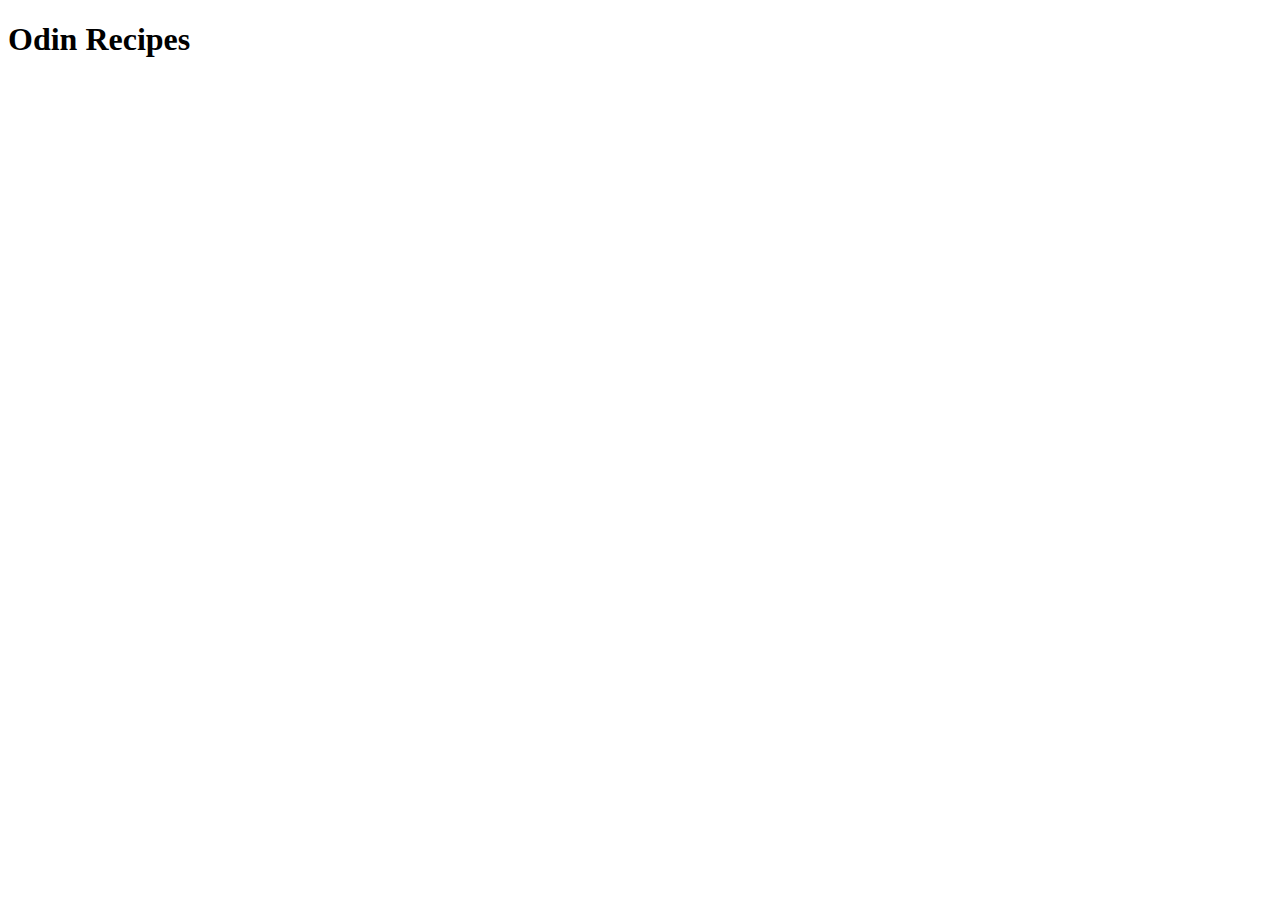
==== index.html @ 5446b4c5 "Add index.html" ====
<!DOCTYPE html>
<html lang="en">

<head>
    <meta charset="UTF-8">
    <meta http-equiv="X-UA-Compatible" content="IE=edge">
    <meta name="viewport" content="width=device-width, initial-scale=1.0">
    <title>Odin Recipes</title>
</head>

<body>
    <h1>Odin Recipes</h1>
</body>

</html>
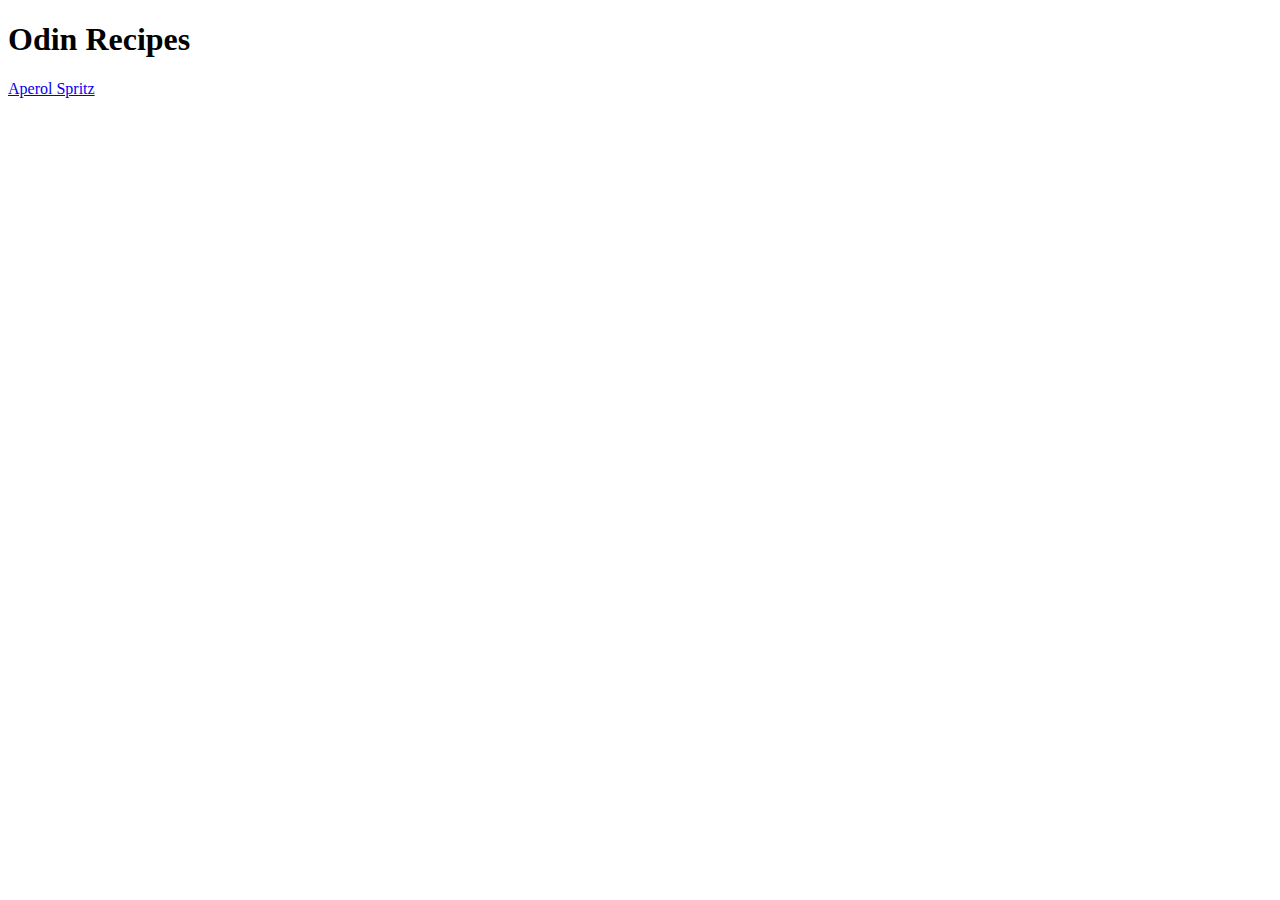
==== commit 5685e797: "Add images" ====
--- a/index.html
+++ b/index.html
@@ -10,6 +10,7 @@
 
 <body>
     <h1>Odin Recipes</h1>
+    <a href="./recipes/aperol.html">Aperol Spritz</a>
 </body>
 
 </html>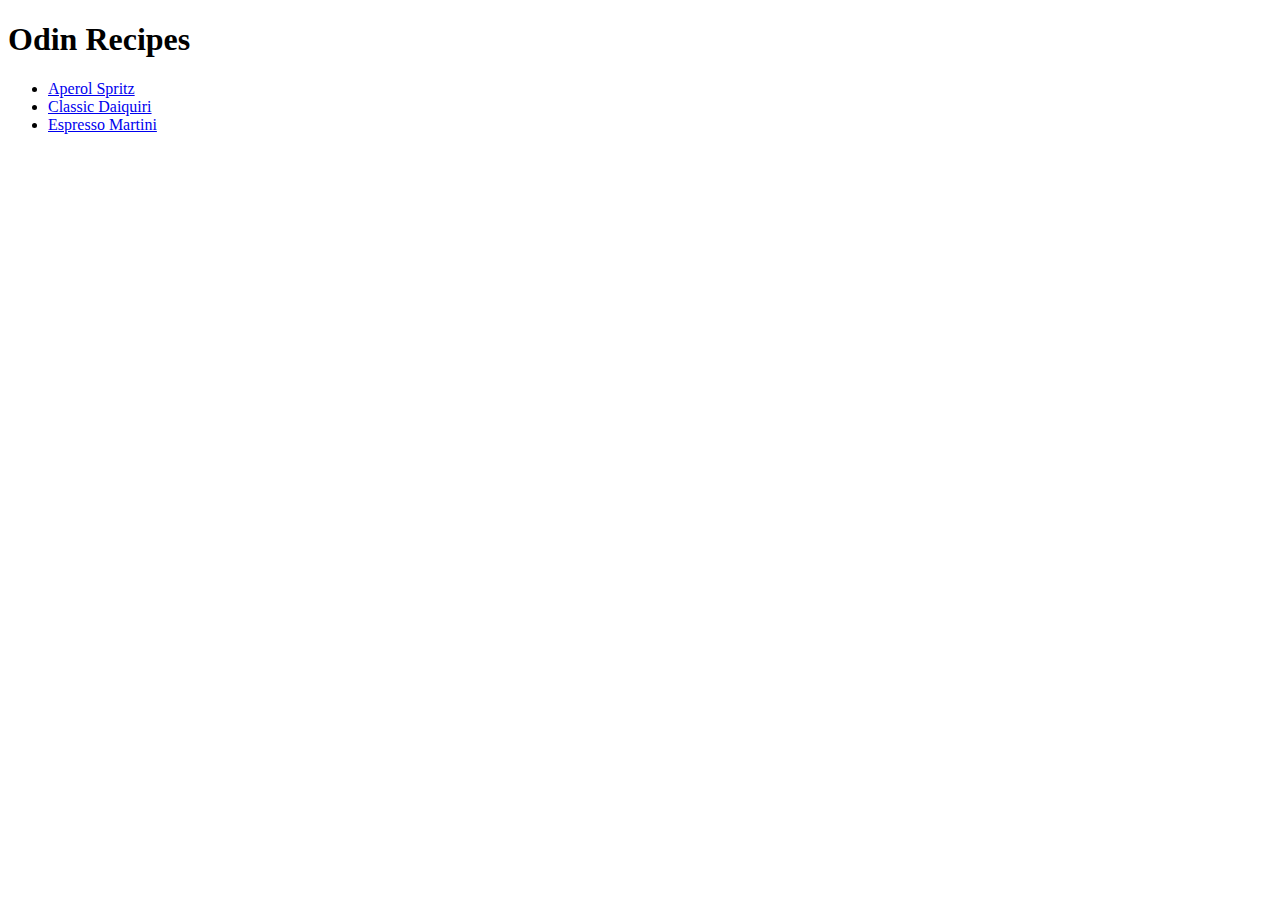
==== commit e501d056: "Add page links" ====
--- a/index.html
+++ b/index.html
@@ -10,7 +10,14 @@
 
 <body>
     <h1>Odin Recipes</h1>
-    <a href="./recipes/aperol.html">Aperol Spritz</a>
+    <ul>
+        <li> <a href="./recipes/aperol.html">Aperol Spritz</a>
+        </li>
+        <li> <a href="./recipes/daiquiri.html">Classic Daiquiri</a>
+        </li>
+        <li> <a href="./recipes/espmartini.html">Espresso Martini</a>
+        </li>
+    </ul>
 </body>
 
 </html>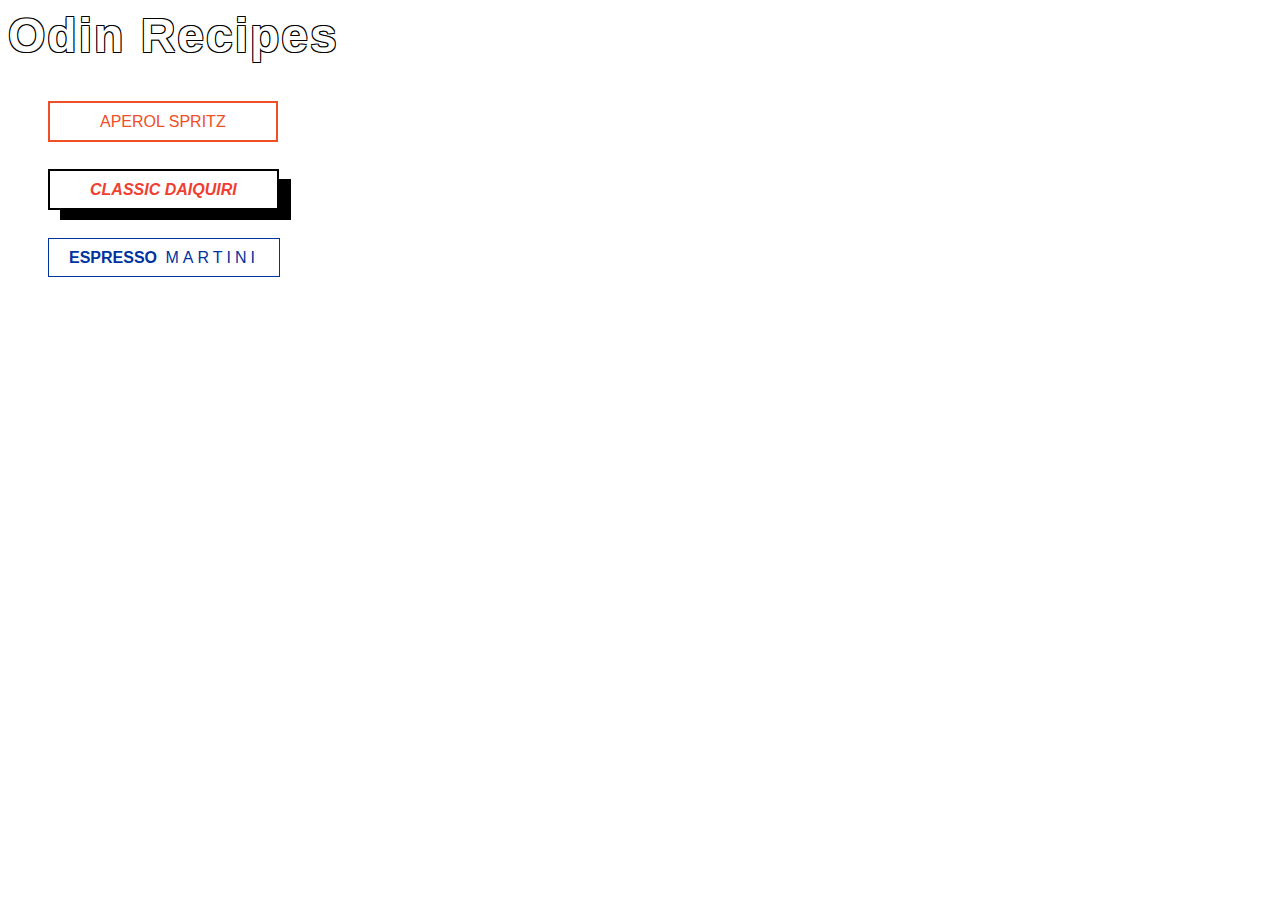
==== commit ca7c62be: "Link css styling pages and edit html" ====
--- a/index.html
+++ b/index.html
@@ -5,17 +5,18 @@
     <meta charset="UTF-8">
     <meta http-equiv="X-UA-Compatible" content="IE=edge">
     <meta name="viewport" content="width=device-width, initial-scale=1.0">
+    <link rel="stylesheet" href="style.css">
     <title>Odin Recipes</title>
 </head>
 
 <body>
     <h1>Odin Recipes</h1>
     <ul>
-        <li> <a href="./recipes/aperol.html">Aperol Spritz</a>
+        <li> <a href="./recipes/aperol.html" class="aperol">Aperol Spritz</a>
         </li>
-        <li> <a href="./recipes/daiquiri.html">Classic Daiquiri</a>
+        <li> <a href="./recipes/daiquiri.html" class="daiquiri">Classic Daiquiri</a>
         </li>
-        <li> <a href="./recipes/espmartini.html">Espresso Martini</a>
+        <li> <a href="./recipes/espmartini.html" class="martini">Espresso<span class="espresso"> Martini</span></a>
         </li>
     </ul>
 </body>
--- a/style.css
+++ b/style.css
@@ -0,0 +1,71 @@
+body {
+  font-family: "futura-pt", Helvetica, Arial, sans-serif;
+}
+
+h1 {
+  font-size: 48px;
+  font-weight: 900;
+  letter-spacing: 2px;
+  text-shadow: -1px -1px #000, 1px -1px #000, -1px 1px #000, 1px 1px #000;
+  color: #fff;
+  margin: 0 auto;
+}
+
+li {
+  font-size: 16px;
+  margin: 50px 0;
+  list-style-type: none;
+}
+
+.aperol {
+  background-color: #fff;
+  color: #f04e27;
+  border: 2px solid #f04e27;
+  padding: 10px 50px;
+  font-weight: 500;
+  text-transform: uppercase;
+  text-decoration: none;
+}
+
+.aperol:hover {
+  background-color: #f04e27;
+  color: #fff;
+}
+
+.daiquiri {
+  background-color: #fff;
+  color: #f03e31;
+  font-style: italic;
+  font-weight: bold;
+  border: 2px solid #000;
+  box-shadow: 12px 10px #000;
+  padding: 10px 40px;
+  text-transform: uppercase;
+  text-decoration: none;
+}
+
+.daiquiri:hover {
+  background-color: #f03e31;
+  color: #fff;
+  border: 2px solid #000;
+}
+
+.martini {
+  background-color: #fff;
+  color: #0033a0;
+  border: 0.5px solid #0033a0;
+  padding: 10px 20px;
+  font-weight: bold;
+  text-transform: uppercase;
+  text-decoration: none;
+}
+
+.martini:hover {
+  background-color: #0033a0;
+  color: #fff;
+}
+
+.espresso {
+  font-weight: 100;
+  letter-spacing: 4px;
+}
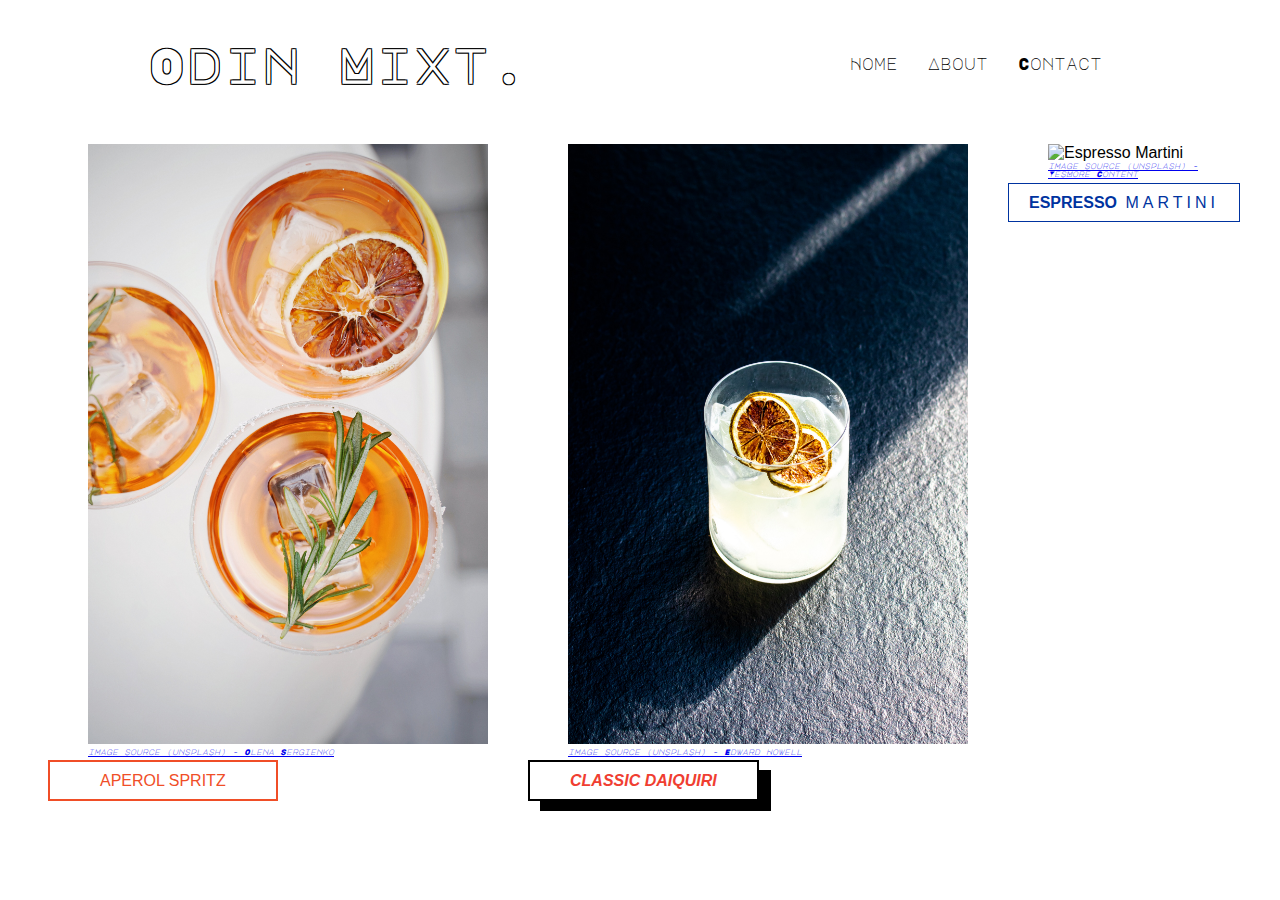
==== commit 506839b5: "refactor html and css" ====
--- a/index.html
+++ b/index.html
@@ -5,20 +5,65 @@
     <meta charset="UTF-8">
     <meta http-equiv="X-UA-Compatible" content="IE=edge">
     <meta name="viewport" content="width=device-width, initial-scale=1.0">
-    <link rel="stylesheet" href="style.css">
-    <title>Odin Recipes</title>
+    <link rel="stylesheet" href="styles/style.css">
+    <title>Odin Mixt.</title>
 </head>
 
 <body>
-    <h1>Odin Recipes</h1>
-    <ul>
-        <li> <a href="./recipes/aperol.html" class="aperol">Aperol Spritz</a>
+    <header>
+        <h1>Odin Mixt.</h1>
+        <nav>
+            <ul class="nav">
+                <li>Home</li>
+                <li>About</li>
+                <li>Contact</li>
+                <li><i class="fa-solid fa-magnifying-glass"></i></li>
+            </ul>
+        </nav>
+    </header>
+  
+    <main>
+    <ul class="main">
+        <li>
+            <figure>
+                <img src="./images/aperol.jpg" alt="Aperol Spritz">
+                <a href="https://unsplash.com/photos/JjGLEN7T8xI?utm_source=unsplash&utm_medium=referral&utm_content=creditShareLink" target="_blank">
+                    <figcaption>image source (unsplash) - Olena Sergienko</figcaption>
+                </a>
+                <!--Free Aperol Spritz image from - https://unsplash.com/photos/JjGLEN7T8xI?utm_source=unsplash&utm_medium=referral&utm_content=creditShareLink (Olena Sergienko)-->
+            </figure>
+            <a href="./recipes/aperol.html" class="aperol">Aperol Spritz</a>
         </li>
-        <li> <a href="./recipes/daiquiri.html" class="daiquiri">Classic Daiquiri</a>
+        <li> 
+            <figure>
+                <img src="./images/daiquiri.jpg" alt="Classic Daiquiri">
+            <a href="https://unsplash.com/photos/5tf40DJYvBM?utm_source=unsplash&utm_medium=referral&utm_content=creditShareLink" target="_blank">
+                <figcaption>image source (unsplash) - Edward Howell</figcaption>
+            </a>
+                <!--Free Classic Daiquiri image from -  https://unsplash.com/photos/5tf40DJYvBM?utm_source=unsplash&utm_medium=referral&utm_content=creditShareLink (Edward Howell)-->
+            </figure>
+            <a href="./recipes/daiquiri.html" class="daiquiri">Classic Daiquiri</a>
         </li>
-        <li> <a href="./recipes/espmartini.html" class="martini">Espresso<span class="espresso"> Martini</span></a>
+        <li> 
+            <figure>
+                <img src="./images/espmartini.jpg" alt="Espresso Martini">
+                <a href="https://unsplash.com/photos/d6dYn8yyRhA?utm_source=unsplash&utm_medium=referral&utm_content=creditShareLink" target="_blank">
+                    <figcaption>image source (unsplash) - YesMore Content</figcaption>
+                </a>
+    <!--Free Espresso Martini image from - https://unsplash.com/photos/d6dYn8yyRhA?utm_source=unsplash&utm_medium=referral&utm_content=creditShareLink (YesMore Content)-->
+            </figure>
+            <a href="./recipes/espmartini.html" class="martini">Espresso<span class="espresso"> Martini</span></a>
         </li>
     </ul>
+</main>
+<footer>
+    <div class="footer-icons">
+       <a href="" class="icon-link"><i class="fa-brands fa-square-instagram"></i></a> 
+       <a href="" class="icon-link"><i class="fa-brands fa-tiktok"></i></a> 
+        <a href="" class="icon-link"><i class="fa-brands fa-square-pinterest"></i></a>
+    </div>
+</footer>
+<script src="https://kit.fontawesome.com/a97a6c4a09.js" crossorigin="anonymous"></script>
 </body>
 
-</html>+</html>
--- a/styles/style.css
+++ b/styles/style.css
@@ -0,0 +1,131 @@
+@import url('https://fonts.googleapis.com/css2?family=Major+Mono+Display&display=swap');
+
+body {
+  font-family: "futura-pt", Helvetica, Arial, sans-serif;
+}
+
+header {
+  display: flex;
+  flex-direction: row;
+  justify-content: space-between;
+  margin: 40px 0;
+}
+
+nav {
+  margin: 0 auto;
+}
+
+h1 {
+  font-family: 'Major Mono Display', monospace;
+  font-size: 48px;
+  font-weight: 900;
+  letter-spacing: 2px;
+  text-shadow: -1px -1px #000, 1px -1px #000, -1px 1px #000, 1px 1px #000;
+  color: #fff;
+  margin: 0 auto;
+}
+
+.nav {
+  display: flex;
+  flex-direction: row;
+  gap:30px;
+}
+
+.nav li {
+  font-family: 'Major Mono Display', monospace;
+  list-style-type: none;
+  font-weight: 200;
+}
+
+.main {
+  display: flex;
+  flex-direction: row;
+  justify-content: center;
+}
+
+.main li {
+  font-size: 16px;
+  list-style-type: none;
+  margin: 0 auto;
+}
+
+
+img {
+  height:600px;
+  width:400px;
+}
+
+figcaption {
+  font-family: 'Major Mono Display', monospace;
+  font-size: 0.5rem;
+  font-style: italic;
+}
+
+.aperol {
+  background-color: #fff;
+  color: #f04e27;
+  border: 2px solid #f04e27;
+  padding: 10px 50px;
+  font-weight: 500;
+  text-transform: uppercase;
+  text-decoration: none;
+}
+
+.aperol:hover {
+  background-color: #f04e27;
+  color: #fff;
+}
+
+.daiquiri {
+  background-color: #fff;
+  color: #f03e31;
+  font-style: italic;
+  font-weight: bold;
+  border: 2px solid #000;
+  box-shadow: 12px 10px #000;
+  padding: 10px 40px;
+  text-transform: uppercase;
+  text-decoration: none;
+}
+
+.daiquiri:hover {
+  background-color: #f03e31;
+  color: #fff;
+  border: 2px solid #000;
+}
+
+.martini {
+  background-color: #fff;
+  color: #0033a0;
+  border: 0.5px solid #0033a0;
+  padding: 10px 20px;
+  font-weight: bold;
+  text-transform: uppercase;
+  text-decoration: none;
+}
+
+.martini:hover {
+  background-color: #0033a0;
+  color: #fff;
+}
+
+.espresso {
+  font-weight: 100;
+  letter-spacing: 4px;
+}
+
+footer {
+  margin: 80px 0 30px;
+  display: flex;
+  justify-content: center;
+}
+
+.footer-icons {
+  font-size: 2.5rem;
+  display: flex;
+  gap: 30px;
+}
+
+.icon-link {
+  color: #000;
+}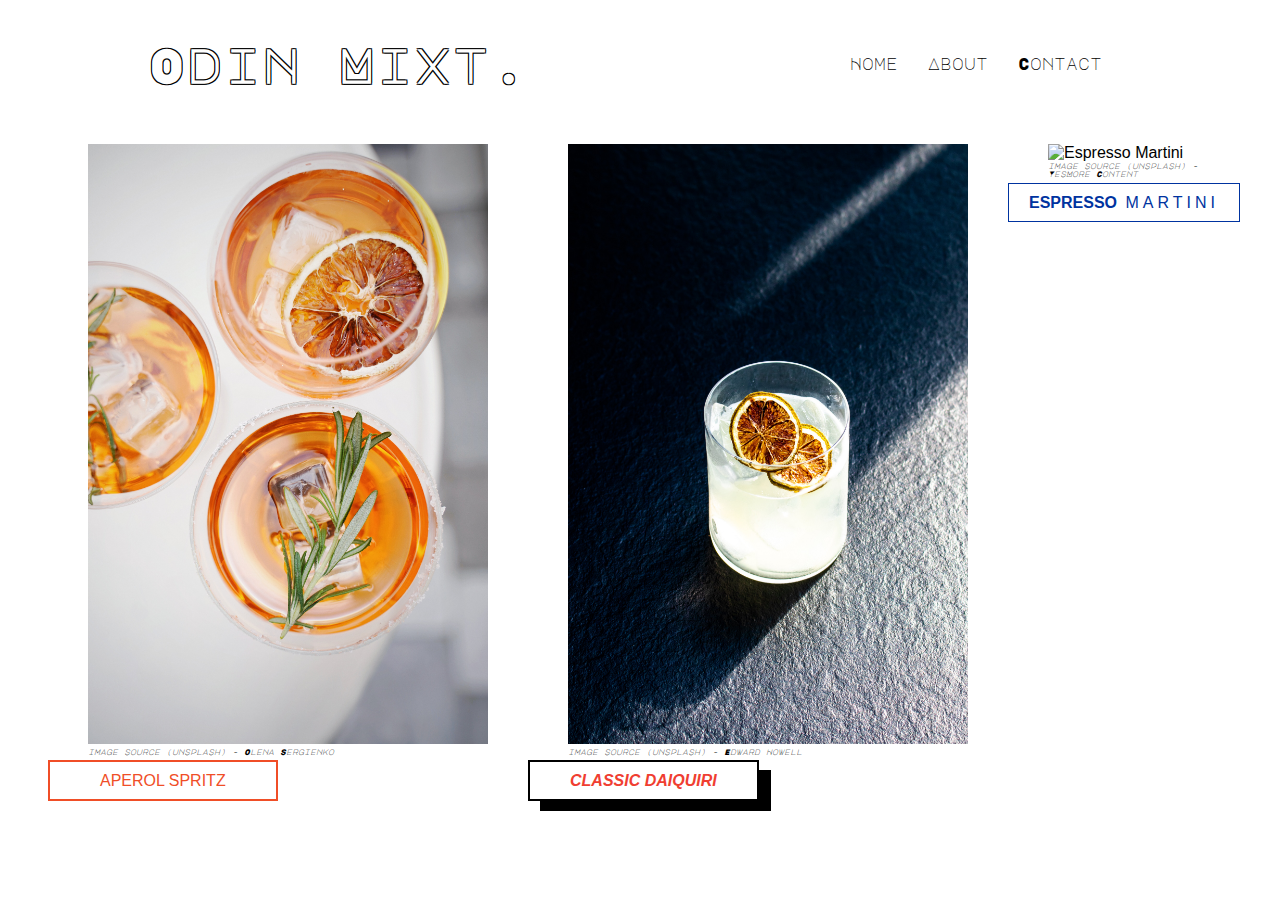
==== commit d59d74e0: "add header, footer and links" ====
--- a/index.html
+++ b/index.html
@@ -14,10 +14,10 @@
         <h1>Odin Mixt.</h1>
         <nav>
             <ul class="nav">
-                <li>Home</li>
-                <li>About</li>
-                <li>Contact</li>
-                <li><i class="fa-solid fa-magnifying-glass"></i></li>
+                <a href="#"><li>Home</li></a>
+                <a href="/odin-recipes/about.html"><li>About</li></a>
+                <a href="/odin-recipes/contact.html"><li>Contact</li></a>
+                <a href="/odin-recipes/search.html"><li><i class="fa-solid fa-magnifying-glass"></i></li></a>
             </ul>
         </nav>
     </header>
--- a/styles/style.css
+++ b/styles/style.css
@@ -23,6 +23,11 @@
   text-shadow: -1px -1px #000, 1px -1px #000, -1px 1px #000, 1px 1px #000;
   color: #fff;
   margin: 0 auto;
+}
+
+a {
+  color: #000;
+  text-decoration: none;
 }
 
 .nav {
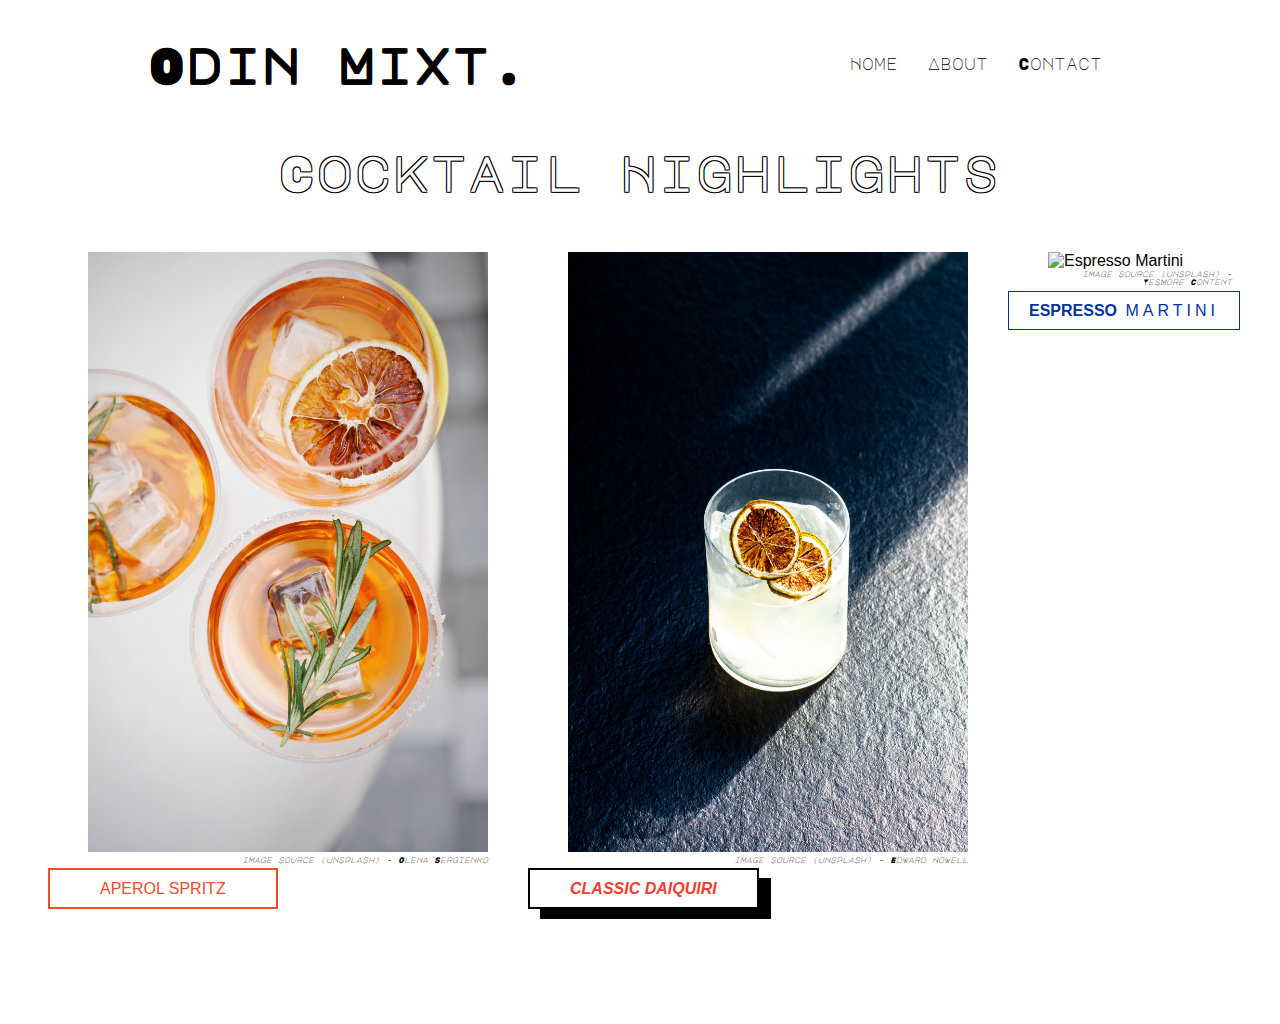
==== commit 00f9dba6: "refactor html" ====
--- a/index.html
+++ b/index.html
@@ -23,14 +23,17 @@
     </header>
   
     <main>
+        <header>
+            <h1 class="cocktail">Cocktail Highlights</h1>
+                </header>
     <ul class="main">
+        
         <li>
             <figure>
                 <img src="./images/aperol.jpg" alt="Aperol Spritz">
                 <a href="https://unsplash.com/photos/JjGLEN7T8xI?utm_source=unsplash&utm_medium=referral&utm_content=creditShareLink" target="_blank">
                     <figcaption>image source (unsplash) - Olena Sergienko</figcaption>
                 </a>
-                <!--Free Aperol Spritz image from - https://unsplash.com/photos/JjGLEN7T8xI?utm_source=unsplash&utm_medium=referral&utm_content=creditShareLink (Olena Sergienko)-->
             </figure>
             <a href="./recipes/aperol.html" class="aperol">Aperol Spritz</a>
         </li>
@@ -40,7 +43,6 @@
             <a href="https://unsplash.com/photos/5tf40DJYvBM?utm_source=unsplash&utm_medium=referral&utm_content=creditShareLink" target="_blank">
                 <figcaption>image source (unsplash) - Edward Howell</figcaption>
             </a>
-                <!--Free Classic Daiquiri image from -  https://unsplash.com/photos/5tf40DJYvBM?utm_source=unsplash&utm_medium=referral&utm_content=creditShareLink (Edward Howell)-->
             </figure>
             <a href="./recipes/daiquiri.html" class="daiquiri">Classic Daiquiri</a>
         </li>
@@ -50,17 +52,18 @@
                 <a href="https://unsplash.com/photos/d6dYn8yyRhA?utm_source=unsplash&utm_medium=referral&utm_content=creditShareLink" target="_blank">
                     <figcaption>image source (unsplash) - YesMore Content</figcaption>
                 </a>
-    <!--Free Espresso Martini image from - https://unsplash.com/photos/d6dYn8yyRhA?utm_source=unsplash&utm_medium=referral&utm_content=creditShareLink (YesMore Content)-->
             </figure>
             <a href="./recipes/espmartini.html" class="martini">Espresso<span class="espresso"> Martini</span></a>
         </li>
     </ul>
 </main>
 <footer>
-    <div class="footer-icons">
-       <a href="" class="icon-link"><i class="fa-brands fa-square-instagram"></i></a> 
-       <a href="" class="icon-link"><i class="fa-brands fa-tiktok"></i></a> 
-        <a href="" class="icon-link"><i class="fa-brands fa-square-pinterest"></i></a>
+    <div>
+        <ul class="footer-icons">
+            <li class="footer-icons"><a href="#" class="icon-link"><i class="fa-brands fa-square-instagram"></i></a></li>
+            <li class="footer-icons"><a href="#" class="icon-link"><i class="fa-brands fa-tiktok"></i></a></li>
+            <li class="footer-icons"><a href="#" class="icon-link"><i class="fa-brands fa-square-pinterest"></i></a></li>
+        </ul>
     </div>
 </footer>
 <script src="https://kit.fontawesome.com/a97a6c4a09.js" crossorigin="anonymous"></script>
--- a/styles/style.css
+++ b/styles/style.css
@@ -12,7 +12,7 @@
 }
 
 nav {
-  margin: 0 auto;
+  margin: 0 auto 20px;
 }
 
 h1 {
@@ -21,7 +21,7 @@
   font-weight: 900;
   letter-spacing: 2px;
   text-shadow: -1px -1px #000, 1px -1px #000, -1px 1px #000, 1px 1px #000;
-  color: #fff;
+  color: #000;
   margin: 0 auto;
 }
 
@@ -64,6 +64,7 @@
   font-family: 'Major Mono Display', monospace;
   font-size: 0.5rem;
   font-style: italic;
+  text-align: right;
 }
 
 .aperol {
@@ -119,18 +120,86 @@
   letter-spacing: 4px;
 }
 
+/* About */
+
+.about {
+  font-family: 'Major Mono Display', monospace;
+  display: flex;
+  flex-direction: column;
+  justify-content: center;
+  align-items: center;
+  width: 60%;
+  text-align: center;
+  margin: 0 auto;
+}
+
+.about h1, .contact h1, .cocktail {
+  color: #fff;
+}
+
+.hipster {
+  padding: 5px;
+}
+
+.hipster:hover {
+  background-color: #000;
+  color: #fff;
+}
+
+/* contact */
+.contact {
+  display: flex;
+  flex-direction: row;
+  justify-content: center;
+  align-items: center;
+}
+
+/* search bar */
+.search {
+  display: flex;
+  justify-content: center;
+  align-items: center;
+}
+
+#form {
+  width: 500px;
+  height: 50px;
+  border-radius: 5px;
+  display: flex;
+  flex-direction: row;
+  align-items: center;
+  border: 1px solid #000;
+}
+
+.form-input {
+  all: unset;
+  color: #000;
+  font: 16px system-ui;
+  height: 100%;
+  width: 100%;
+  padding: 6px 10px;
+  border-radius: 5px;
+}
+
+button {
+  all: unset;
+  cursor: pointer;
+  width: 44px;
+  height: 44px;
+}
+
 footer {
   margin: 80px 0 30px;
   display: flex;
-  justify-content: center;
-}
-
-.footer-icons {
+  flex-direction: row;
+  justify-content: center;
+}
+
+footer li {
+  list-style-type: none;
+}
+
+.icon-link {
+  color: #000;
   font-size: 2.5rem;
-  display: flex;
-  gap: 30px;
-}
-
-.icon-link {
-  color: #000;
-}+}
